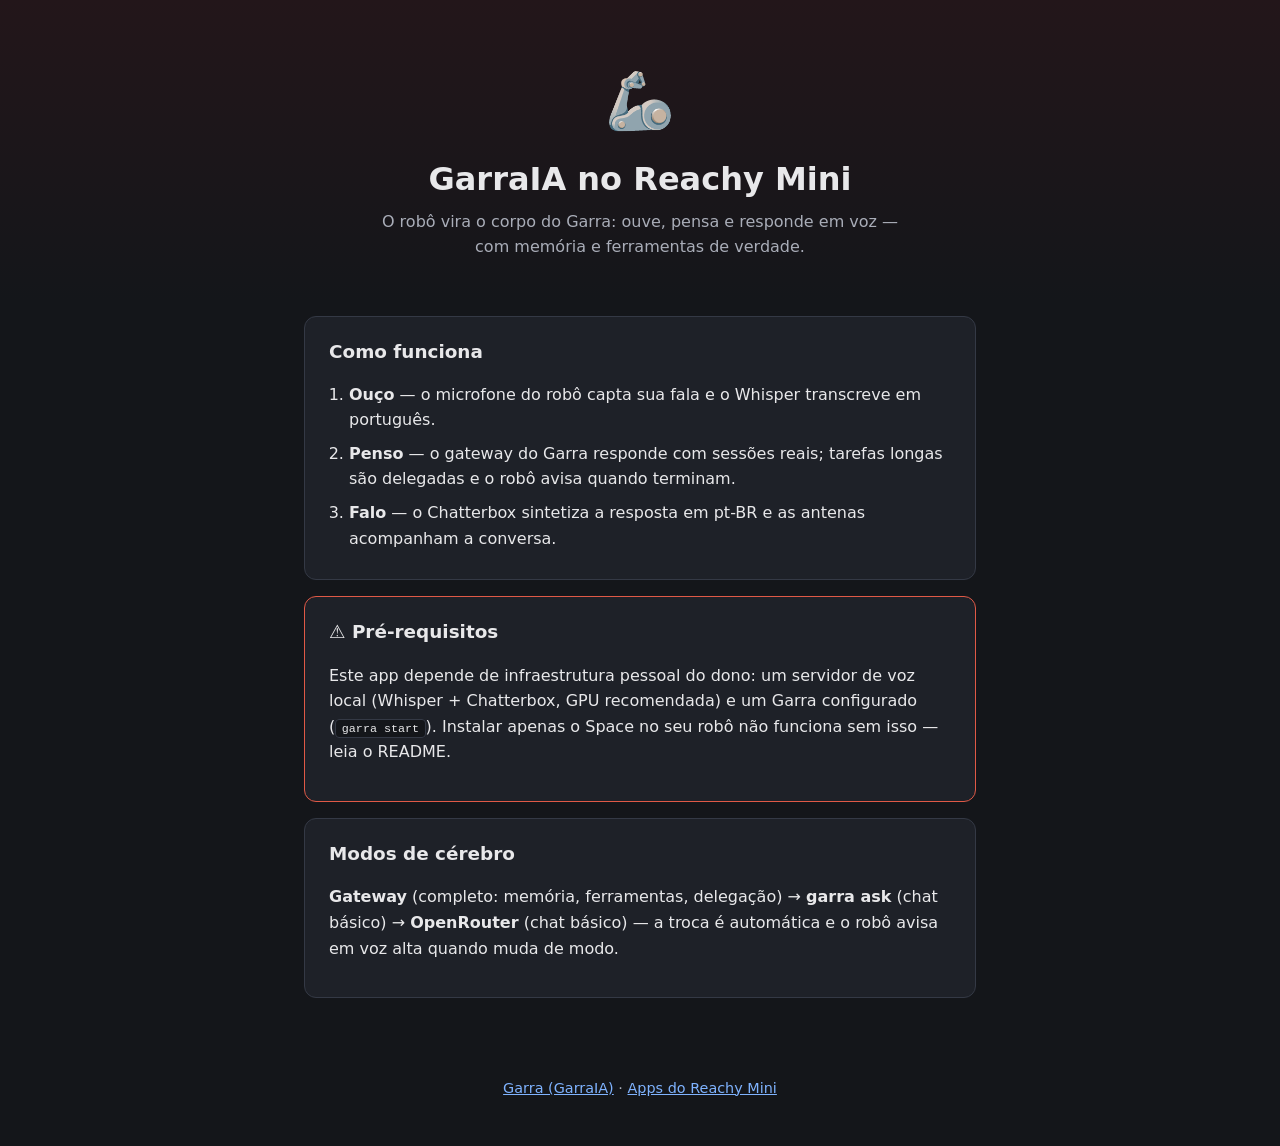
==== index.html @ 0a40b467 "Rename package to garra_reachy_mini and nest the MCP server The Reachy Mini app store shows an app u" ====
<!doctype html>
<html lang="pt-BR">

<head>
  <meta charset="utf-8" />
  <meta name="viewport" content="width=device-width, initial-scale=1" />
  <title>GarraIA no Reachy Mini</title>
  <link rel="stylesheet" href="style.css" />
</head>

<body>
  <header class="hero">
    <div class="icone">🦾</div>
    <h1>GarraIA no Reachy Mini</h1>
    <p class="lema">O robô vira o corpo do Garra: ouve, pensa e responde em voz — com memória e ferramentas de verdade.</p>
  </header>

  <main class="container">
    <section class="cartao">
      <h2>Como funciona</h2>
      <ol class="passos">
        <li><strong>Ouço</strong> — o microfone do robô capta sua fala e o Whisper transcreve em português.</li>
        <li><strong>Penso</strong> — o gateway do Garra responde com sessões reais; tarefas longas são delegadas e o robô avisa quando terminam.</li>
        <li><strong>Falo</strong> — o Chatterbox sintetiza a resposta em pt-BR e as antenas acompanham a conversa.</li>
      </ol>
    </section>

    <section class="cartao aviso">
      <h2>⚠️ Pré-requisitos</h2>
      <p>Este app depende de infraestrutura pessoal do dono: um servidor de voz
        local (Whisper + Chatterbox, GPU recomendada) e um Garra configurado
        (<code>garra start</code>). Instalar apenas o Space no seu robô não
        funciona sem isso — leia o README.</p>
    </section>

    <section class="cartao">
      <h2>Modos de cérebro</h2>
      <p><strong>Gateway</strong> (completo: memória, ferramentas, delegação) →
        <strong>garra ask</strong> (chat básico) →
        <strong>OpenRouter</strong> (chat básico) — a troca é automática e o
        robô avisa em voz alta quando muda de modo.</p>
    </section>
  </main>

  <footer>
    <p>
      <a href="https://github.com/michelbr84/GarraRUST">Garra (GarraIA)</a> ·
      <a href="https://huggingface.co/spaces/pollen-robotics/reachy-mini-landing-page#apps">Apps do Reachy Mini</a>
    </p>
  </footer>
</body>

</html>
---- style.css ----
:root {
  color-scheme: dark;
  --fundo: #14161a;
  --cartao: #1e2128;
  --borda: #343945;
  --texto: #e8e8ea;
  --suave: #a9adb8;
  --destaque: #e05946;
}

* { box-sizing: border-box; }

body {
  margin: 0;
  font-family: system-ui, -apple-system, sans-serif;
  background: var(--fundo);
  color: var(--texto);
  line-height: 1.6;
}

.hero {
  text-align: center;
  padding: 3.5rem 1rem 2.5rem;
  background: linear-gradient(180deg, #23161a 0%, var(--fundo) 100%);
}

.icone { font-size: 3.5rem; }

.hero h1 { margin: 0.5rem 0 0.25rem; font-size: 2rem; }

.lema { color: var(--suave); max-width: 34rem; margin: 0 auto; }

.container {
  max-width: 44rem;
  margin: 0 auto;
  padding: 1rem 1rem 3rem;
  display: grid;
  gap: 1rem;
}

.cartao {
  background: var(--cartao);
  border: 1px solid var(--borda);
  border-radius: 12px;
  padding: 1.25rem 1.5rem;
}

.cartao h2 { margin-top: 0; font-size: 1.15rem; }

.aviso { border-color: var(--destaque); }

.passos { margin: 0; padding-left: 1.25rem; }

.passos li { margin: 0.5rem 0; }

code {
  background: var(--fundo);
  border: 1px solid var(--borda);
  border-radius: 4px;
  padding: 0.1rem 0.35rem;
  font-size: 0.9em;
}

a { color: #7fb3ff; }

footer {
  text-align: center;
  color: var(--suave);
  padding: 1rem 0 2rem;
  font-size: 0.9rem;
}
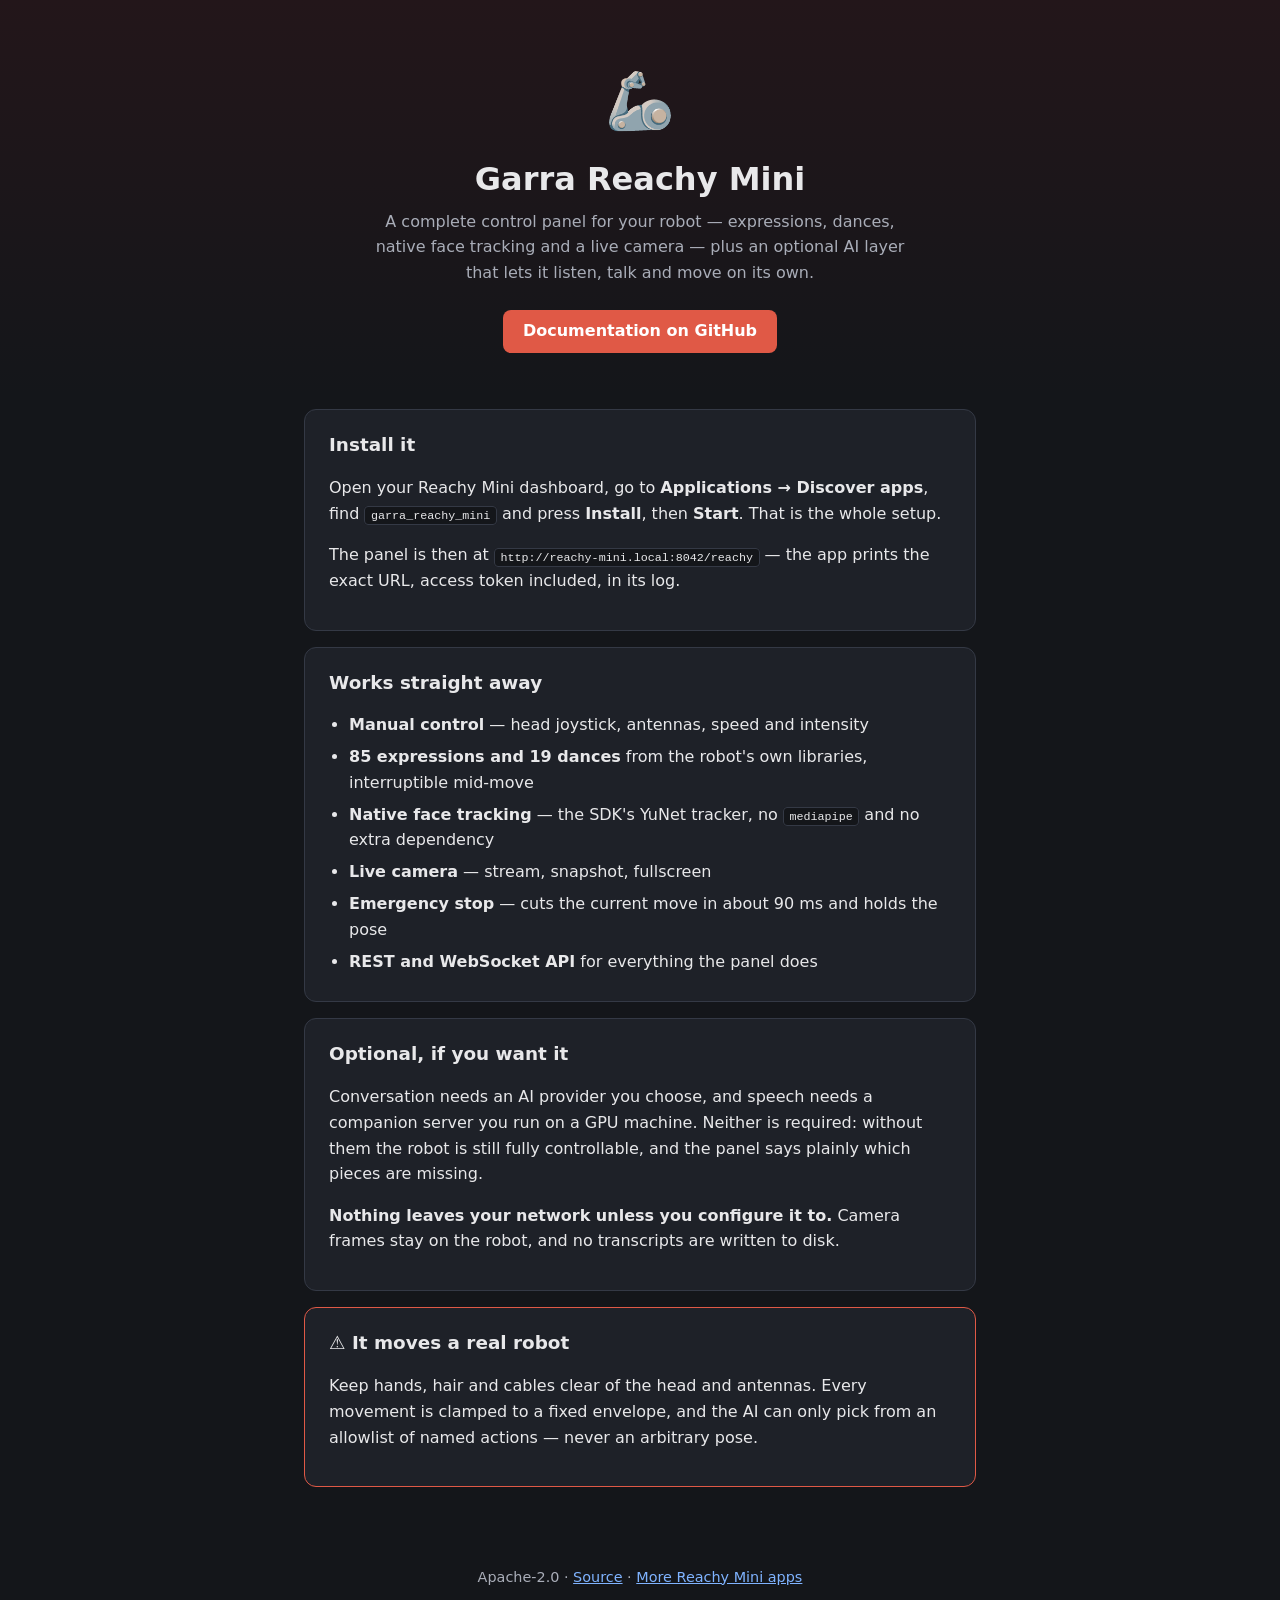
==== commit 3f5407ba: "Package for the app store: metadata, English README, bilingual panel The store listing is what a str" ====
--- a/index.html
+++ b/index.html
@@ -1,51 +1,72 @@
 <!doctype html>
-<html lang="pt-BR">
+<html lang="en">
 
 <head>
   <meta charset="utf-8" />
   <meta name="viewport" content="width=device-width, initial-scale=1" />
-  <title>GarraIA no Reachy Mini</title>
+  <title>Garra Reachy Mini</title>
+  <link rel="icon" href="assets/icon.svg" type="image/svg+xml" />
   <link rel="stylesheet" href="style.css" />
 </head>
 
 <body>
   <header class="hero">
     <div class="icone">🦾</div>
-    <h1>GarraIA no Reachy Mini</h1>
-    <p class="lema">O robô vira o corpo do Garra: ouve, pensa e responde em voz — com memória e ferramentas de verdade.</p>
+    <h1>Garra Reachy Mini</h1>
+    <p class="lema">A complete control panel for your robot — expressions, dances, native face
+      tracking and a live camera — plus an optional AI layer that lets it listen, talk and move
+      on its own.</p>
+    <p class="acao"><a class="botao" href="https://github.com/GarraIA/garra-reachy-mini">Documentation
+        on GitHub</a></p>
   </header>
 
   <main class="container">
     <section class="cartao">
-      <h2>Como funciona</h2>
-      <ol class="passos">
-        <li><strong>Ouço</strong> — o microfone do robô capta sua fala e o Whisper transcreve em português.</li>
-        <li><strong>Penso</strong> — o gateway do Garra responde com sessões reais; tarefas longas são delegadas e o robô avisa quando terminam.</li>
-        <li><strong>Falo</strong> — o Chatterbox sintetiza a resposta em pt-BR e as antenas acompanham a conversa.</li>
-      </ol>
+      <h2>Install it</h2>
+      <p>Open your Reachy Mini dashboard, go to <strong>Applications → Discover apps</strong>,
+        find <code>garra_reachy_mini</code> and press <strong>Install</strong>, then
+        <strong>Start</strong>. That is the whole setup.</p>
+      <p>The panel is then at <code>http://reachy-mini.local:8042/reachy</code> — the app prints
+        the exact URL, access token included, in its log.</p>
+    </section>
+
+    <section class="cartao">
+      <h2>Works straight away</h2>
+      <ul class="lista">
+        <li><strong>Manual control</strong> — head joystick, antennas, speed and intensity</li>
+        <li><strong>85 expressions and 19 dances</strong> from the robot's own libraries,
+          interruptible mid-move</li>
+        <li><strong>Native face tracking</strong> — the SDK's YuNet tracker, no
+          <code>mediapipe</code> and no extra dependency</li>
+        <li><strong>Live camera</strong> — stream, snapshot, fullscreen</li>
+        <li><strong>Emergency stop</strong> — cuts the current move in about 90&nbsp;ms and holds
+          the pose</li>
+        <li><strong>REST and WebSocket API</strong> for everything the panel does</li>
+      </ul>
+    </section>
+
+    <section class="cartao">
+      <h2>Optional, if you want it</h2>
+      <p>Conversation needs an AI provider you choose, and speech needs a companion server you
+        run on a GPU machine. Neither is required: without them the robot is still fully
+        controllable, and the panel says plainly which pieces are missing.</p>
+      <p><strong>Nothing leaves your network unless you configure it to.</strong> Camera frames
+        stay on the robot, and no transcripts are written to disk.</p>
     </section>
 
     <section class="cartao aviso">
-      <h2>⚠️ Pré-requisitos</h2>
-      <p>Este app depende de infraestrutura pessoal do dono: um servidor de voz
-        local (Whisper + Chatterbox, GPU recomendada) e um Garra configurado
-        (<code>garra start</code>). Instalar apenas o Space no seu robô não
-        funciona sem isso — leia o README.</p>
-    </section>
-
-    <section class="cartao">
-      <h2>Modos de cérebro</h2>
-      <p><strong>Gateway</strong> (completo: memória, ferramentas, delegação) →
-        <strong>garra ask</strong> (chat básico) →
-        <strong>OpenRouter</strong> (chat básico) — a troca é automática e o
-        robô avisa em voz alta quando muda de modo.</p>
+      <h2>⚠️ It moves a real robot</h2>
+      <p>Keep hands, hair and cables clear of the head and antennas. Every movement is clamped to
+        a fixed envelope, and the AI can only pick from an allowlist of named actions — never an
+        arbitrary pose.</p>
     </section>
   </main>
 
   <footer>
     <p>
-      <a href="https://github.com/michelbr84/GarraRUST">Garra (GarraIA)</a> ·
-      <a href="https://huggingface.co/spaces/pollen-robotics/reachy-mini-landing-page#apps">Apps do Reachy Mini</a>
+      Apache-2.0 ·
+      <a href="https://github.com/GarraIA/garra-reachy-mini">Source</a> ·
+      <a href="https://huggingface.co/spaces?filter=reachy_mini_python_app">More Reachy Mini apps</a>
     </p>
   </footer>
 </body>
--- a/style.css
+++ b/style.css
@@ -29,6 +29,24 @@
 .hero h1 { margin: 0.5rem 0 0.25rem; font-size: 2rem; }
 
 .lema { color: var(--suave); max-width: 34rem; margin: 0 auto; }
+
+.acao { margin: 1.5rem 0 0; }
+
+.botao {
+  display: inline-block;
+  background: var(--destaque);
+  color: #fff;
+  text-decoration: none;
+  border-radius: 8px;
+  padding: 0.55rem 1.25rem;
+  font-weight: 600;
+}
+
+.botao:hover { filter: brightness(1.1); }
+
+.lista { margin: 0; padding-left: 1.25rem; }
+
+.lista li { margin: 0.4rem 0; }
 
 .container {
   max-width: 44rem;
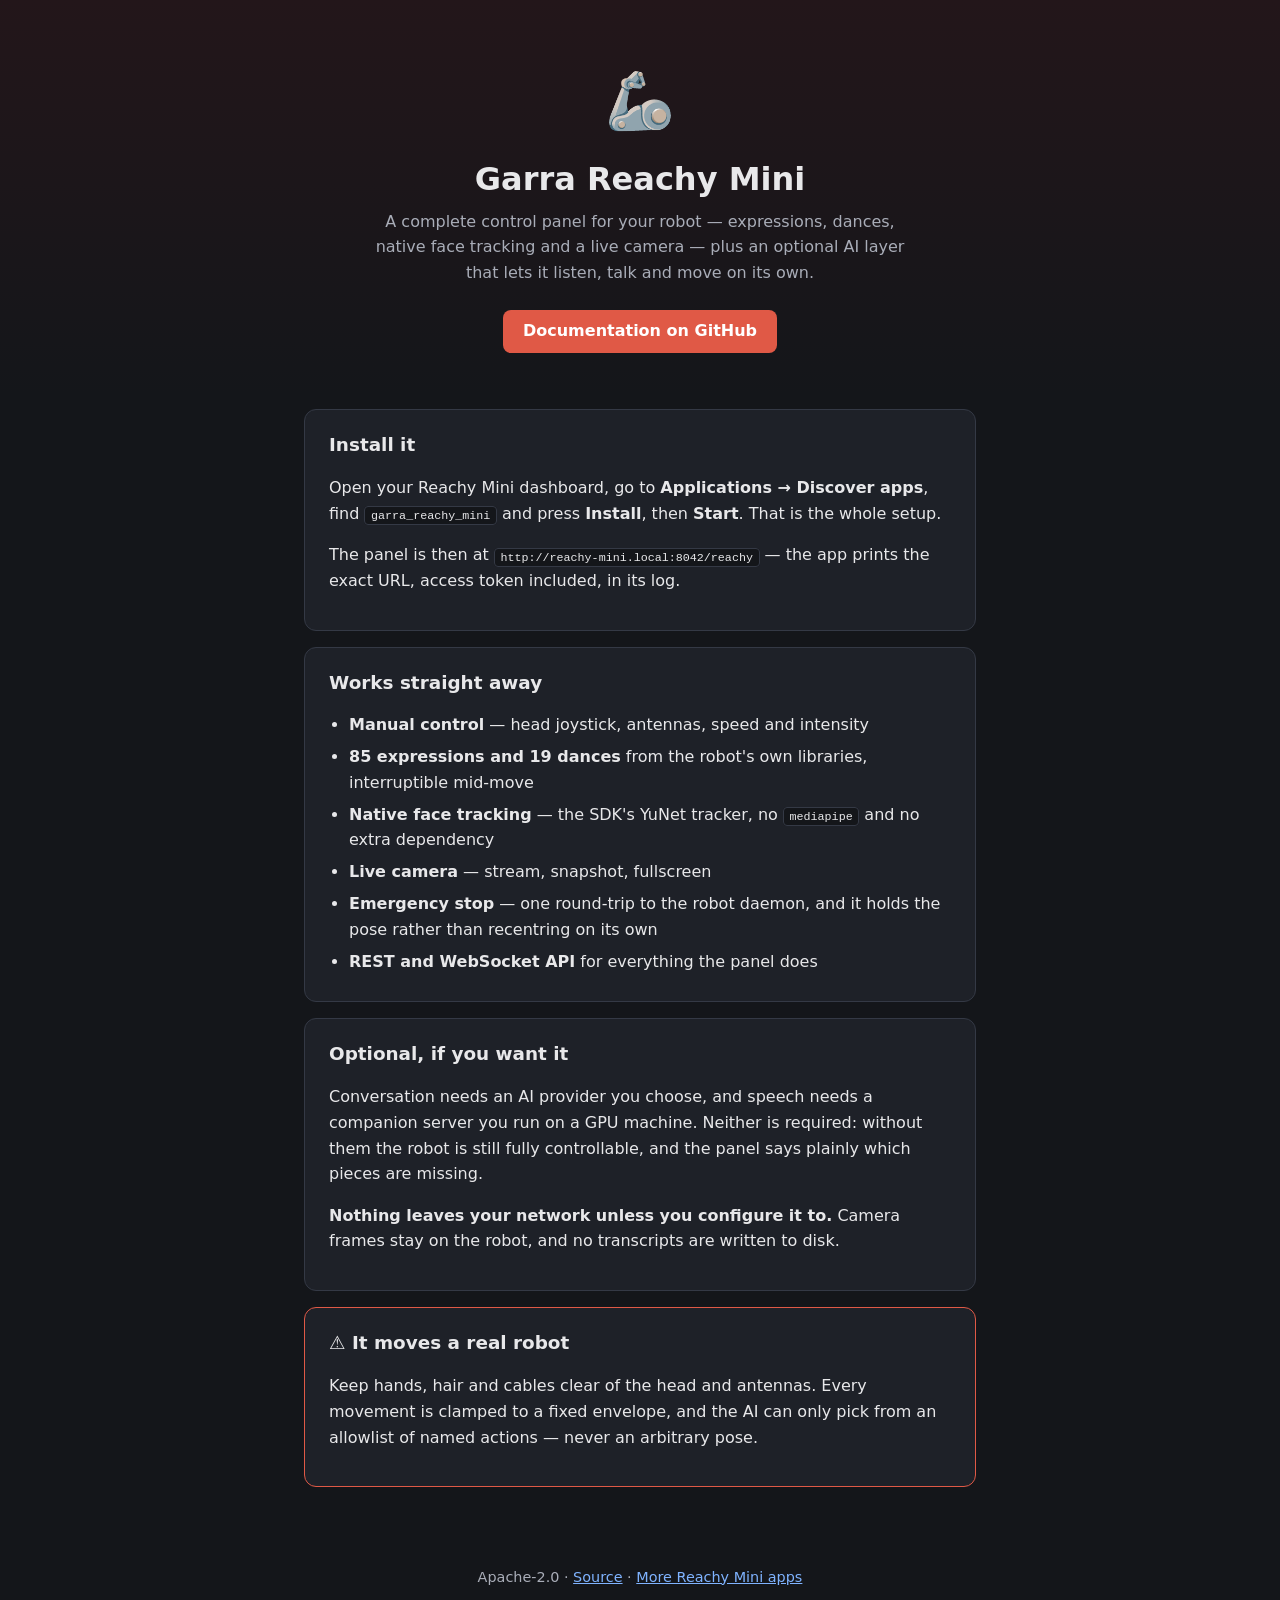
==== commit 188d9c88: "Finish the store polish: no owner name in prompts, honest latency The owner's name was still baked i" ====
--- a/index.html
+++ b/index.html
@@ -39,8 +39,8 @@
         <li><strong>Native face tracking</strong> — the SDK's YuNet tracker, no
           <code>mediapipe</code> and no extra dependency</li>
         <li><strong>Live camera</strong> — stream, snapshot, fullscreen</li>
-        <li><strong>Emergency stop</strong> — cuts the current move in about 90&nbsp;ms and holds
-          the pose</li>
+        <li><strong>Emergency stop</strong> — one round-trip to the robot daemon, and it holds
+          the pose rather than recentring on its own</li>
         <li><strong>REST and WebSocket API</strong> for everything the panel does</li>
       </ul>
     </section>
